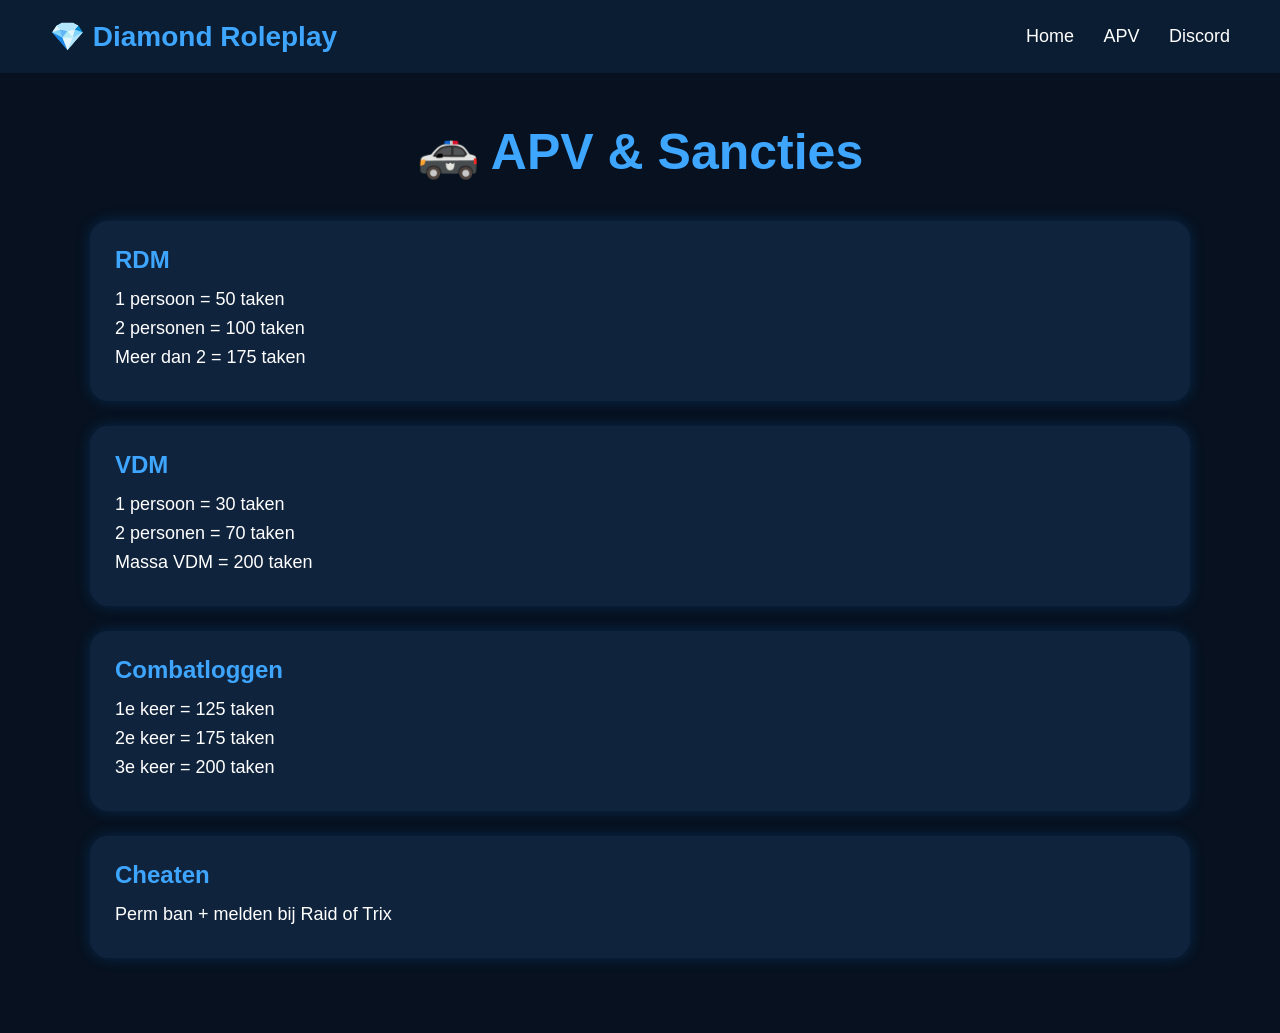
==== apv.html @ f0bfbb8f "Add files via upload" ====
<!DOCTYPE html>
<html lang="nl">
<head>
<meta charset="UTF-8">
<meta name="viewport" content="width=device-width, initial-scale=1.0">
<title>Diamond Roleplay - APV</title>
<link rel="stylesheet" href="style.css">
</head>
<body>

<nav>
<div class="logo">💎 Diamond Roleplay</div>
<div class="links">
<a href="index.html">Home</a>
<a href="apv.html">APV</a>
<a href="discord.html">Discord</a>
</div>
</nav>

<div class="container">
<h1 class="title">🚓 APV & Sancties</h1>

<div class="rule-card">
<h2>RDM</h2>
<p>1 persoon = 50 taken</p>
<p>2 personen = 100 taken</p>
<p>Meer dan 2 = 175 taken</p>
</div>

<div class="rule-card">
<h2>VDM</h2>
<p>1 persoon = 30 taken</p>
<p>2 personen = 70 taken</p>
<p>Massa VDM = 200 taken</p>
</div>

<div class="rule-card">
<h2>Combatloggen</h2>
<p>1e keer = 125 taken</p>
<p>2e keer = 175 taken</p>
<p>3e keer = 200 taken</p>
</div>

<div class="rule-card">
<h2>Cheaten</h2>
<p>Perm ban + melden bij Raid of Trix</p>
</div>

</div>

<script src="script.js"></script>
</body>
</html>
---- style.css ----
*{
margin:0;
padding:0;
box-sizing:border-box;
font-family:Arial,sans-serif;
}

body{
background:#07111f;
color:white;
}

nav{
display:flex;
justify-content:space-between;
align-items:center;
padding:20px 50px;
background:#0b1d33;
position:sticky;
top:0;
}

.logo{
font-size:28px;
font-weight:bold;
color:#3ea6ff;
}

.links a{
color:white;
text-decoration:none;
margin-left:25px;
font-size:18px;
transition:0.2s;
}

.links a:hover{
color:#3ea6ff;
}

.hero{
height:85vh;
display:flex;
flex-direction:column;
justify-content:center;
align-items:center;
text-align:center;
background:linear-gradient(135deg,#008cff,#001d4d);
}

.hero h1{
font-size:70px;
margin-bottom:20px;
}

.hero p{
font-size:24px;
margin-bottom:30px;
}

.btn{
background:#3ea6ff;
padding:15px 35px;
border-radius:12px;
text-decoration:none;
color:white;
font-size:20px;
}

.cards{
display:grid;
grid-template-columns:repeat(auto-fit,minmax(250px,1fr));
gap:25px;
padding:60px;
}

.card,.rule-card{
background:#10233d;
padding:25px;
border-radius:18px;
box-shadow:0 0 15px rgba(0,140,255,0.2);
transition:0.2s;
}

.card:hover,.rule-card:hover{
transform:translateY(-5px);
}

.container{
padding:50px;
max-width:1200px;
margin:auto;
}

.title{
font-size:50px;
margin-bottom:40px;
text-align:center;
color:#3ea6ff;
}

.rule-card{
margin-bottom:25px;
}

.rule-card h2{
margin-bottom:15px;
color:#3ea6ff;
}

.rule-card p{
margin-bottom:8px;
font-size:18px;
}
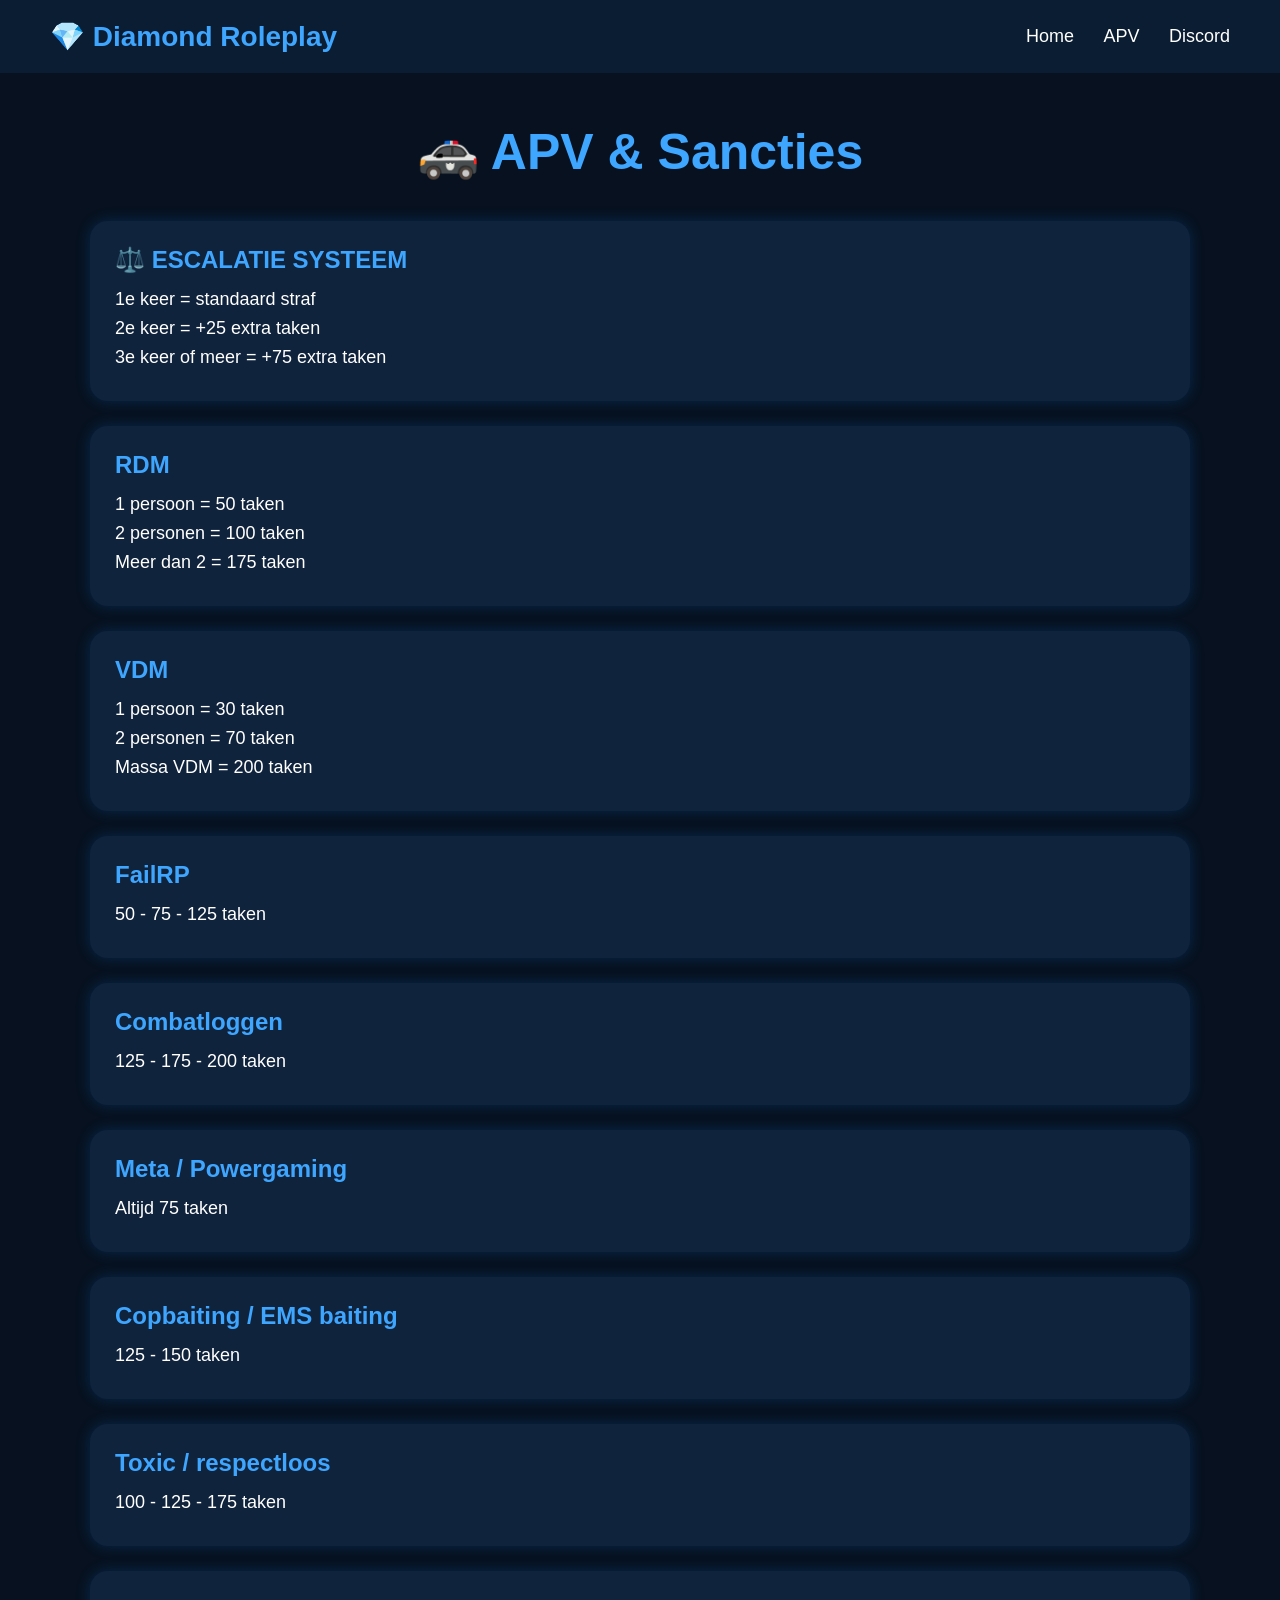
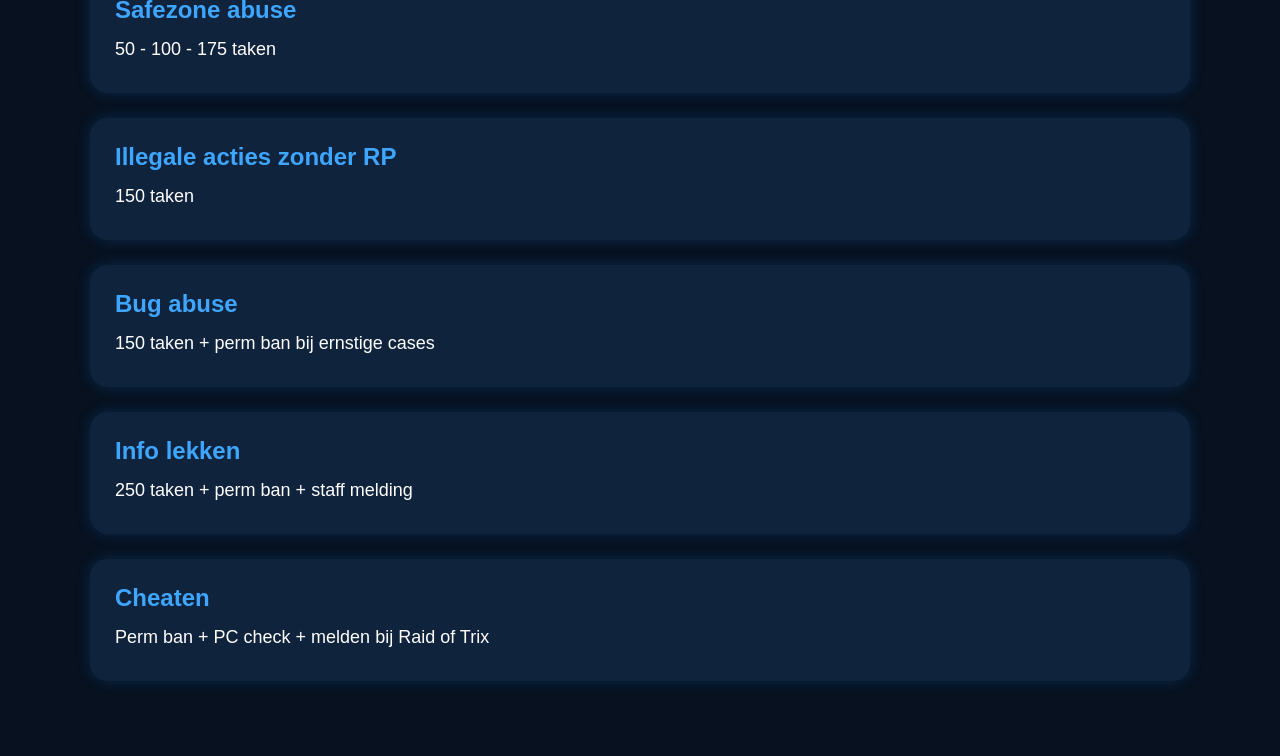
==== commit 454019f2: "Add escalation system and various rule cards" ====
--- a/apv.html
+++ b/apv.html
@@ -21,6 +21,13 @@
 <h1 class="title">🚓 APV & Sancties</h1>
 
 <div class="rule-card">
+<h2>⚖️ ESCALATIE SYSTEEM</h2>
+<p>1e keer = standaard straf</p>
+<p>2e keer = +25 extra taken</p>
+<p>3e keer of meer = +75 extra taken</p>
+</div>
+
+<div class="rule-card">
 <h2>RDM</h2>
 <p>1 persoon = 50 taken</p>
 <p>2 personen = 100 taken</p>
@@ -35,19 +42,56 @@
 </div>
 
 <div class="rule-card">
+<h2>FailRP</h2>
+<p>50 - 75 - 125 taken</p>
+</div>
+
+<div class="rule-card">
 <h2>Combatloggen</h2>
-<p>1e keer = 125 taken</p>
-<p>2e keer = 175 taken</p>
-<p>3e keer = 200 taken</p>
+<p>125 - 175 - 200 taken</p>
+</div>
+
+<div class="rule-card">
+<h2>Meta / Powergaming</h2>
+<p>Altijd 75 taken</p>
+</div>
+
+<div class="rule-card">
+<h2>Copbaiting / EMS baiting</h2>
+<p>125 - 150 taken</p>
+</div>
+
+<div class="rule-card">
+<h2>Toxic / respectloos</h2>
+<p>100 - 125 - 175 taken</p>
+</div>
+
+<div class="rule-card">
+<h2>Safezone abuse</h2>
+<p>50 - 100 - 175 taken</p>
+</div>
+
+<div class="rule-card">
+<h2>Illegale acties zonder RP</h2>
+<p>150 taken</p>
+</div>
+
+<div class="rule-card">
+<h2>Bug abuse</h2>
+<p>150 taken + perm ban bij ernstige cases</p>
+</div>
+
+<div class="rule-card">
+<h2>Info lekken</h2>
+<p>250 taken + perm ban + staff melding</p>
 </div>
 
 <div class="rule-card">
 <h2>Cheaten</h2>
-<p>Perm ban + melden bij Raid of Trix</p>
+<p>Perm ban + PC check + melden bij Raid of Trix</p>
 </div>
 
 </div>
 
-<script src="script.js"></script>
 </body>
 </html>
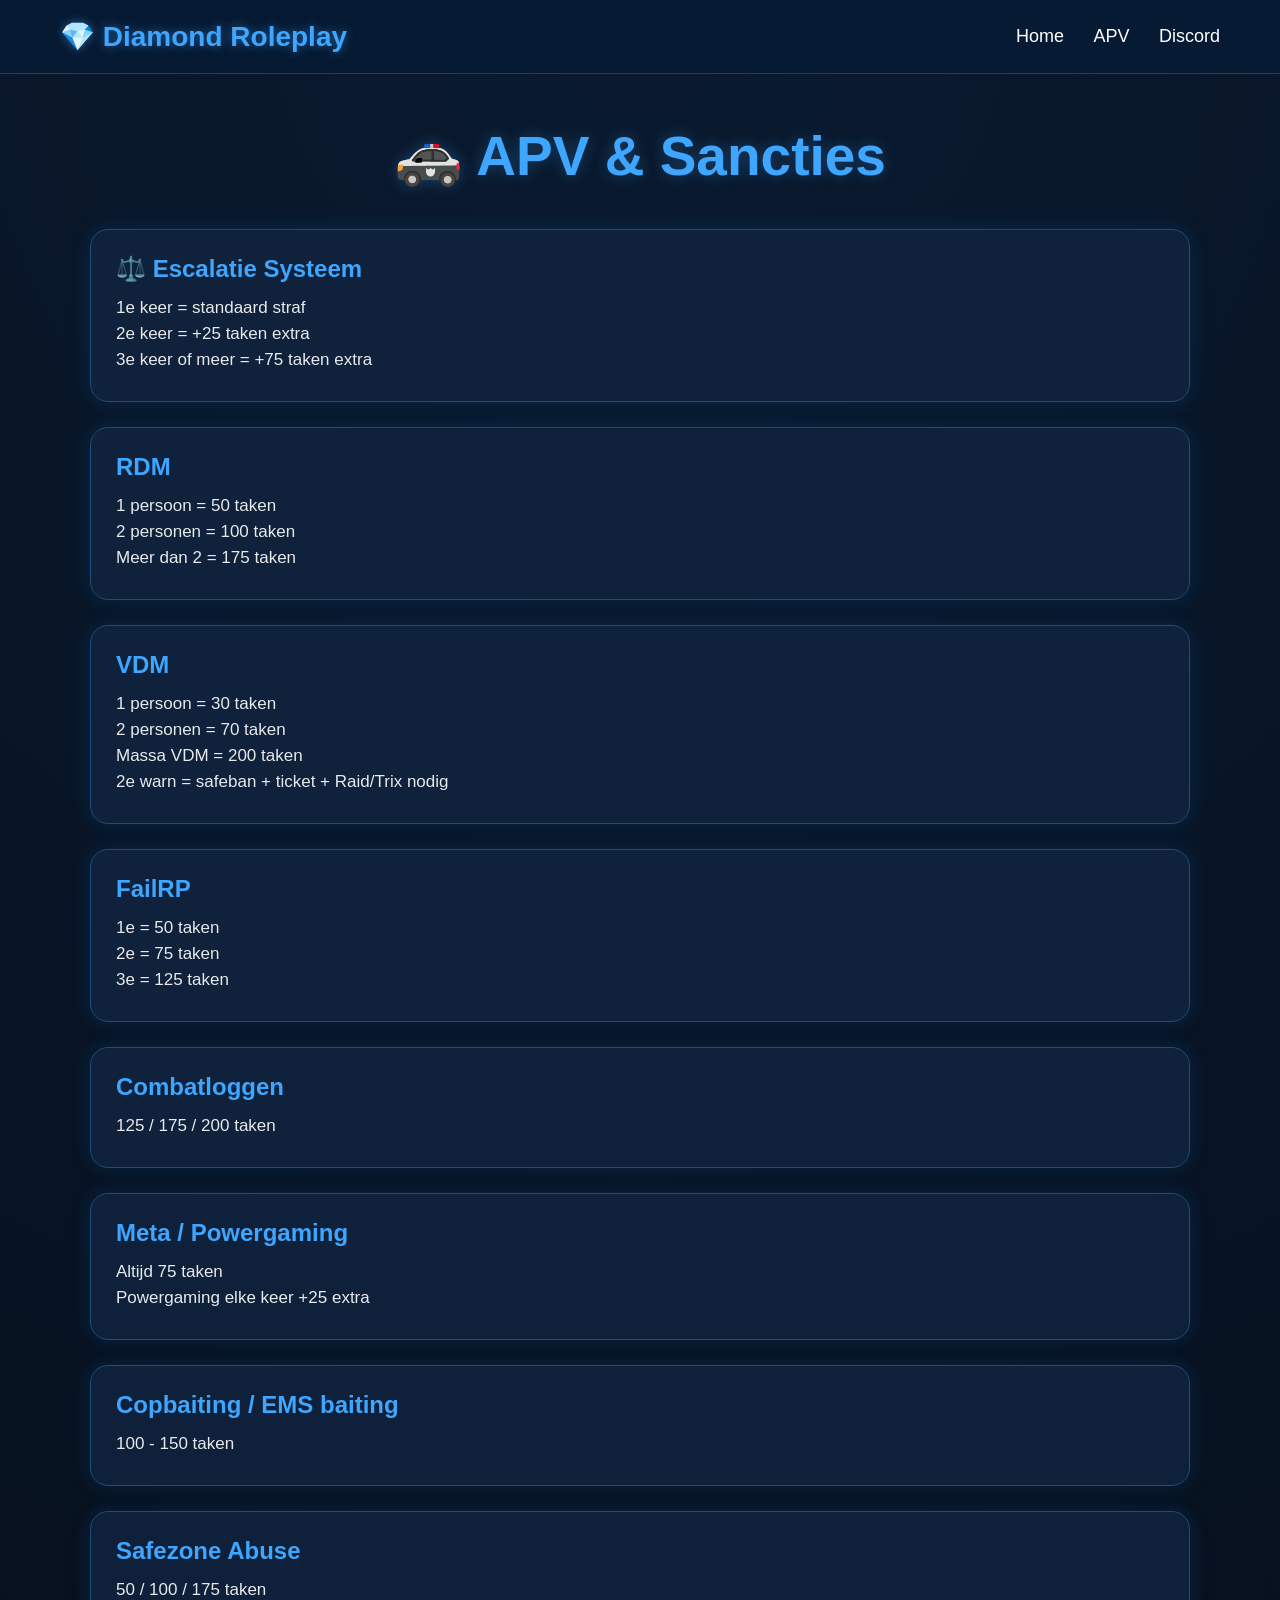
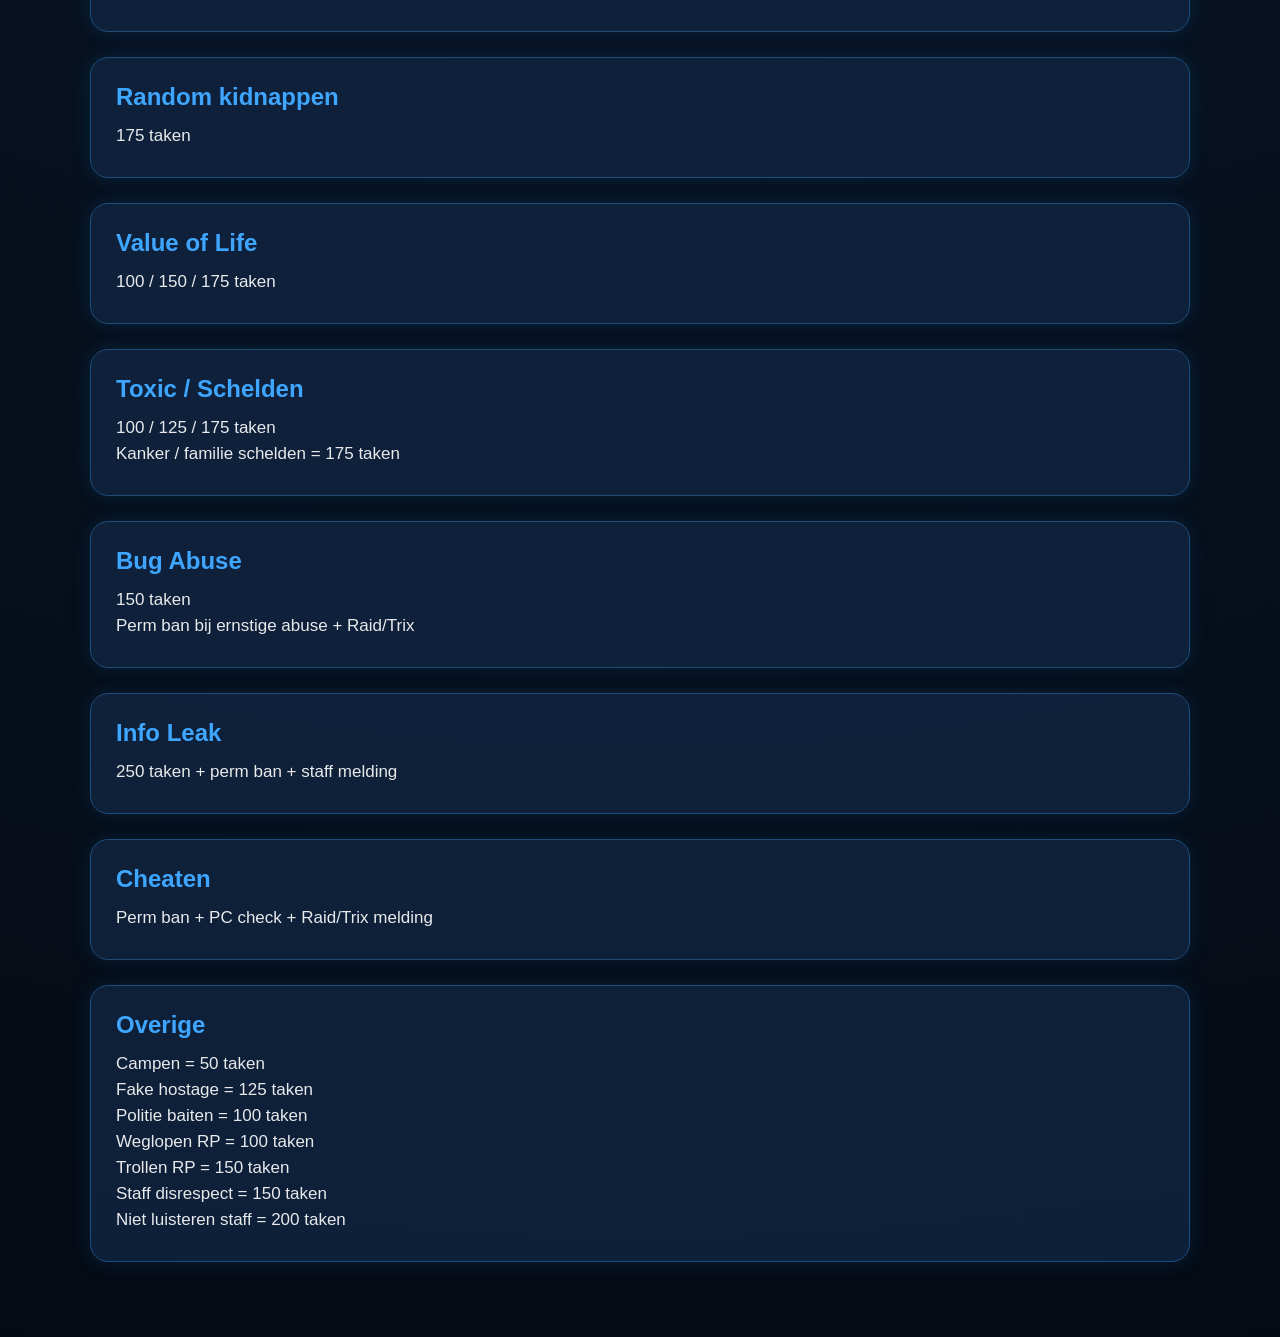
==== commit 0c0a7a78: "Update apv.html" ====
--- a/apv.html
+++ b/apv.html
@@ -18,13 +18,14 @@
 </nav>
 
 <div class="container">
+
 <h1 class="title">🚓 APV & Sancties</h1>
 
 <div class="rule-card">
-<h2>⚖️ ESCALATIE SYSTEEM</h2>
+<h2>⚖️ Escalatie Systeem</h2>
 <p>1e keer = standaard straf</p>
-<p>2e keer = +25 extra taken</p>
-<p>3e keer of meer = +75 extra taken</p>
+<p>2e keer = +25 taken extra</p>
+<p>3e keer of meer = +75 taken extra</p>
 </div>
 
 <div class="rule-card">
@@ -39,56 +40,78 @@
 <p>1 persoon = 30 taken</p>
 <p>2 personen = 70 taken</p>
 <p>Massa VDM = 200 taken</p>
+<p>2e warn = safeban + ticket + Raid/Trix nodig</p>
 </div>
 
 <div class="rule-card">
 <h2>FailRP</h2>
-<p>50 - 75 - 125 taken</p>
+<p>1e = 50 taken</p>
+<p>2e = 75 taken</p>
+<p>3e = 125 taken</p>
 </div>
 
 <div class="rule-card">
 <h2>Combatloggen</h2>
-<p>125 - 175 - 200 taken</p>
+<p>125 / 175 / 200 taken</p>
 </div>
 
 <div class="rule-card">
 <h2>Meta / Powergaming</h2>
 <p>Altijd 75 taken</p>
+<p>Powergaming elke keer +25 extra</p>
 </div>
 
 <div class="rule-card">
 <h2>Copbaiting / EMS baiting</h2>
-<p>125 - 150 taken</p>
+<p>100 - 150 taken</p>
 </div>
 
 <div class="rule-card">
-<h2>Toxic / respectloos</h2>
-<p>100 - 125 - 175 taken</p>
+<h2>Safezone Abuse</h2>
+<p>50 / 100 / 175 taken</p>
 </div>
 
 <div class="rule-card">
-<h2>Safezone abuse</h2>
-<p>50 - 100 - 175 taken</p>
+<h2>Random kidnappen</h2>
+<p>175 taken</p>
 </div>
 
 <div class="rule-card">
-<h2>Illegale acties zonder RP</h2>
-<p>150 taken</p>
+<h2>Value of Life</h2>
+<p>100 / 150 / 175 taken</p>
 </div>
 
 <div class="rule-card">
-<h2>Bug abuse</h2>
-<p>150 taken + perm ban bij ernstige cases</p>
+<h2>Toxic / Schelden</h2>
+<p>100 / 125 / 175 taken</p>
+<p>Kanker / familie schelden = 175 taken</p>
 </div>
 
 <div class="rule-card">
-<h2>Info lekken</h2>
+<h2>Bug Abuse</h2>
+<p>150 taken</p>
+<p>Perm ban bij ernstige abuse + Raid/Trix</p>
+</div>
+
+<div class="rule-card">
+<h2>Info Leak</h2>
 <p>250 taken + perm ban + staff melding</p>
 </div>
 
 <div class="rule-card">
 <h2>Cheaten</h2>
-<p>Perm ban + PC check + melden bij Raid of Trix</p>
+<p>Perm ban + PC check + Raid/Trix melding</p>
+</div>
+
+<div class="rule-card">
+<h2>Overige</h2>
+<p>Campen = 50 taken</p>
+<p>Fake hostage = 125 taken</p>
+<p>Politie baiten = 100 taken</p>
+<p>Weglopen RP = 100 taken</p>
+<p>Trollen RP = 150 taken</p>
+<p>Staff disrespect = 150 taken</p>
+<p>Niet luisteren staff = 200 taken</p>
 </div>
 
 </div>
--- a/style.css
+++ b/style.css
@@ -1,30 +1,33 @@
-
 *{
 margin:0;
 padding:0;
 box-sizing:border-box;
-font-family:Arial,sans-serif;
+font-family:Arial, sans-serif;
 }
 
 body{
-background:#07111f;
+background: radial-gradient(circle at top, #0a1a2f, #050b14);
 color:white;
 }
 
+/* NAV */
 nav{
 display:flex;
 justify-content:space-between;
 align-items:center;
-padding:20px 50px;
-background:#0b1d33;
+padding:20px 60px;
+background:#071a33;
+border-bottom:1px solid #1b3d66;
 position:sticky;
 top:0;
+z-index:10;
 }
 
 .logo{
 font-size:28px;
 font-weight:bold;
 color:#3ea6ff;
+text-shadow:0 0 10px rgba(62,166,255,0.5);
 }
 
 .links a{
@@ -39,6 +42,7 @@
 color:#3ea6ff;
 }
 
+/* HERO */
 .hero{
 height:85vh;
 display:flex;
@@ -46,7 +50,7 @@
 justify-content:center;
 align-items:center;
 text-align:center;
-background:linear-gradient(135deg,#008cff,#001d4d);
+background:linear-gradient(135deg,#0077ff,#00162f);
 }
 
 .hero h1{
@@ -55,19 +59,26 @@
 }
 
 .hero p{
-font-size:24px;
+font-size:22px;
+opacity:0.8;
 margin-bottom:30px;
 }
 
 .btn{
 background:#3ea6ff;
-padding:15px 35px;
+padding:15px 40px;
 border-radius:12px;
 text-decoration:none;
 color:white;
 font-size:20px;
+transition:0.2s;
 }
 
+.btn:hover{
+transform:scale(1.05);
+}
+
+/* CARDS */
 .cards{
 display:grid;
 grid-template-columns:repeat(auto-fit,minmax(250px,1fr));
@@ -76,15 +87,17 @@
 }
 
 .card,.rule-card{
-background:#10233d;
+background:rgba(16,35,61,0.9);
 padding:25px;
 border-radius:18px;
-box-shadow:0 0 15px rgba(0,140,255,0.2);
+border:1px solid #1f4d7a;
+box-shadow:0 0 20px rgba(0,140,255,0.15);
 transition:0.2s;
 }
 
 .card:hover,.rule-card:hover{
 transform:translateY(-5px);
+box-shadow:0 0 25px rgba(0,140,255,0.3);
 }
 
 .container{
@@ -94,10 +107,11 @@
 }
 
 .title{
-font-size:50px;
+font-size:55px;
 margin-bottom:40px;
 text-align:center;
 color:#3ea6ff;
+text-shadow:0 0 15px rgba(62,166,255,0.3);
 }
 
 .rule-card{
@@ -107,9 +121,11 @@
 .rule-card h2{
 margin-bottom:15px;
 color:#3ea6ff;
+font-size:24px;
 }
 
 .rule-card p{
-margin-bottom:8px;
-font-size:18px;
+margin-bottom:6px;
+font-size:17px;
+opacity:0.9;
 }
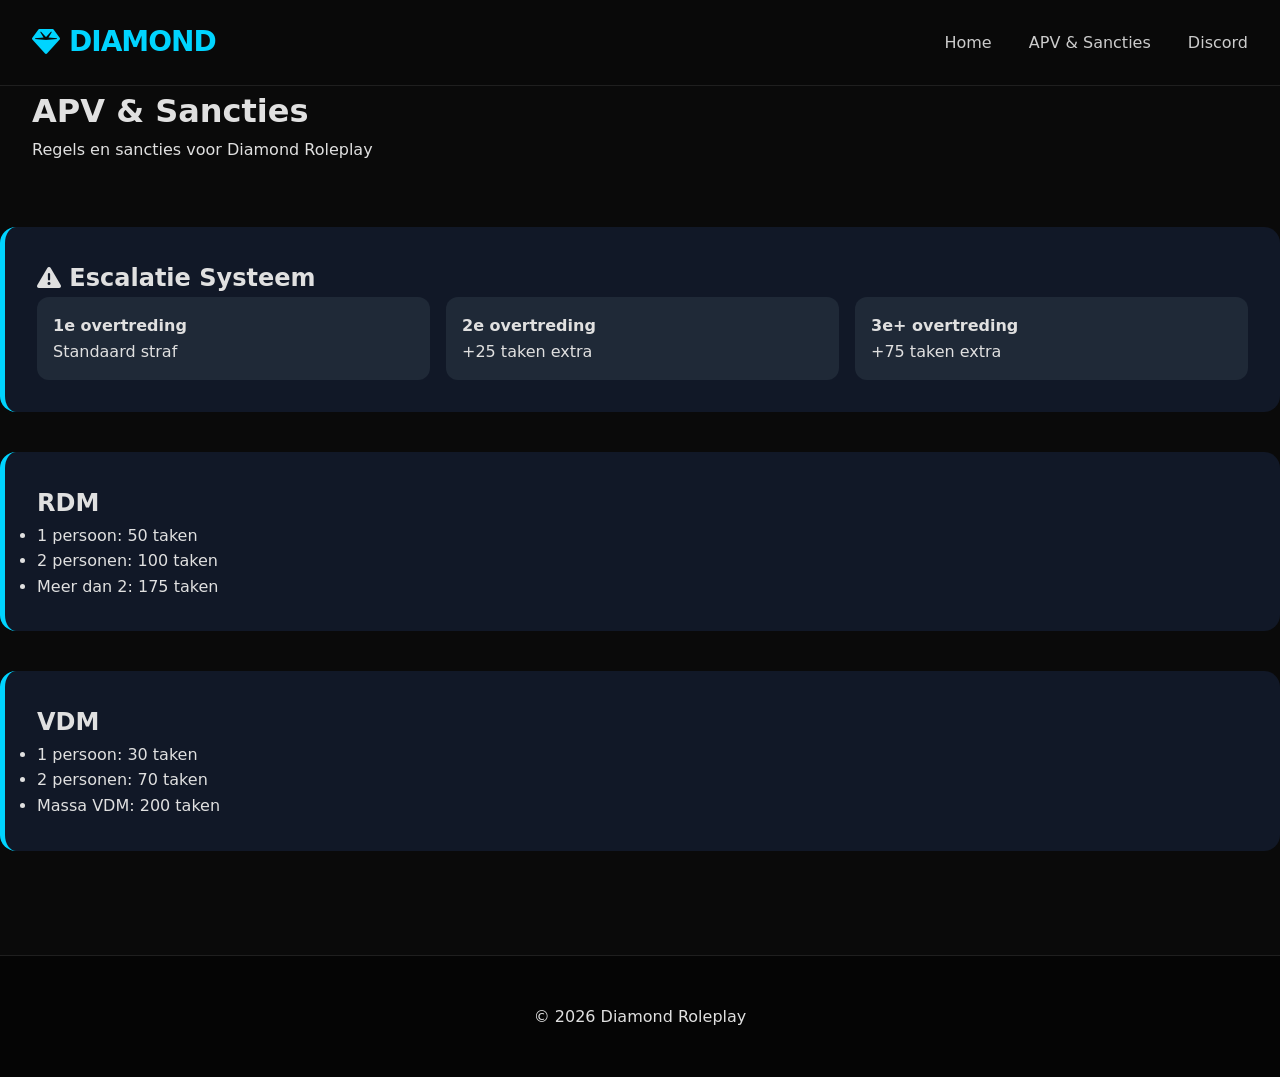
==== commit eb2406b8: "Add files via upload" ====
--- a/apv.html
+++ b/apv.html
@@ -1,120 +1,77 @@
 <!DOCTYPE html>
 <html lang="nl">
 <head>
-<meta charset="UTF-8">
-<meta name="viewport" content="width=device-width, initial-scale=1.0">
-<title>Diamond Roleplay - APV</title>
-<link rel="stylesheet" href="style.css">
+    <meta charset="UTF-8">
+    <meta name="viewport" content="width=device-width, initial-scale=1.0">
+    <title>APV & Sancties - Diamond Roleplay</title>
+    <link rel="stylesheet" href="style.css">
+    <link rel="stylesheet" href="https://cdnjs.cloudflare.com/ajax/libs/font-awesome/6.5.1/css/all.min.css">
 </head>
 <body>
+    <nav>
+        <div class="nav-container">
+            <div class="logo">
+                <i class="fas fa-gem"></i> DIAMOND
+            </div>
+            <div class="links">
+                <a href="index.html">Home</a>
+                <a href="apv.html">APV & Sancties</a>
+                <a href="discord.html">Discord</a>
+            </div>
+        </div>
+    </nav>
 
-<nav>
-<div class="logo">💎 Diamond Roleplay</div>
-<div class="links">
-<a href="index.html">Home</a>
-<a href="apv.html">APV</a>
-<a href="discord.html">Discord</a>
-</div>
-</nav>
+    <div class="page-header">
+        <div class="container">
+            <h1>APV & Sancties</h1>
+            <p>Regels en sancties voor Diamond Roleplay</p>
+        </div>
+    </div>
 
-<div class="container">
+    <div class="container rules-container">
+        <div class="rules-section">
+            <h2><i class="fas fa-exclamation-triangle"></i> Escalatie Systeem</h2>
+            <div class="rule-grid">
+                <div class="rule-item">
+                    <strong>1e overtreding</strong><br>Standaard straf
+                </div>
+                <div class="rule-item">
+                    <strong>2e overtreding</strong><br>+25 taken extra
+                </div>
+                <div class="rule-item">
+                    <strong>3e+ overtreding</strong><br>+75 taken extra
+                </div>
+            </div>
+        </div>
 
-<h1 class="title">🚓 APV & Sancties</h1>
+        <!-- Add more sections similarly from original -->
+        <div class="rules-section">
+            <h2>RDM</h2>
+            <ul>
+                <li>1 persoon: 50 taken</li>
+                <li>2 personen: 100 taken</li>
+                <li>Meer dan 2: 175 taken</li>
+            </ul>
+        </div>
 
-<div class="rule-card">
-<h2>⚖️ Escalatie Systeem</h2>
-<p>1e keer = standaard straf</p>
-<p>2e keer = +25 taken extra</p>
-<p>3e keer of meer = +75 taken extra</p>
-</div>
+        <div class="rules-section">
+            <h2>VDM</h2>
+            <ul>
+                <li>1 persoon: 30 taken</li>
+                <li>2 personen: 70 taken</li>
+                <li>Massa VDM: 200 taken</li>
+            </ul>
+        </div>
 
-<div class="rule-card">
-<h2>RDM</h2>
-<p>1 persoon = 50 taken</p>
-<p>2 personen = 100 taken</p>
-<p>Meer dan 2 = 175 taken</p>
-</div>
+        <!-- More rules can be added similarly -->
+    </div>
 
-<div class="rule-card">
-<h2>VDM</h2>
-<p>1 persoon = 30 taken</p>
-<p>2 personen = 70 taken</p>
-<p>Massa VDM = 200 taken</p>
-<p>2e warn = safeban + ticket + Raid/Trix nodig</p>
-</div>
+    <footer>
+        <div class="container">
+            <p>&copy; 2026 Diamond Roleplay</p>
+        </div>
+    </footer>
 
-<div class="rule-card">
-<h2>FailRP</h2>
-<p>1e = 50 taken</p>
-<p>2e = 75 taken</p>
-<p>3e = 125 taken</p>
-</div>
-
-<div class="rule-card">
-<h2>Combatloggen</h2>
-<p>125 / 175 / 200 taken</p>
-</div>
-
-<div class="rule-card">
-<h2>Meta / Powergaming</h2>
-<p>Altijd 75 taken</p>
-<p>Powergaming elke keer +25 extra</p>
-</div>
-
-<div class="rule-card">
-<h2>Copbaiting / EMS baiting</h2>
-<p>100 - 150 taken</p>
-</div>
-
-<div class="rule-card">
-<h2>Safezone Abuse</h2>
-<p>50 / 100 / 175 taken</p>
-</div>
-
-<div class="rule-card">
-<h2>Random kidnappen</h2>
-<p>175 taken</p>
-</div>
-
-<div class="rule-card">
-<h2>Value of Life</h2>
-<p>100 / 150 / 175 taken</p>
-</div>
-
-<div class="rule-card">
-<h2>Toxic / Schelden</h2>
-<p>100 / 125 / 175 taken</p>
-<p>Kanker / familie schelden = 175 taken</p>
-</div>
-
-<div class="rule-card">
-<h2>Bug Abuse</h2>
-<p>150 taken</p>
-<p>Perm ban bij ernstige abuse + Raid/Trix</p>
-</div>
-
-<div class="rule-card">
-<h2>Info Leak</h2>
-<p>250 taken + perm ban + staff melding</p>
-</div>
-
-<div class="rule-card">
-<h2>Cheaten</h2>
-<p>Perm ban + PC check + Raid/Trix melding</p>
-</div>
-
-<div class="rule-card">
-<h2>Overige</h2>
-<p>Campen = 50 taken</p>
-<p>Fake hostage = 125 taken</p>
-<p>Politie baiten = 100 taken</p>
-<p>Weglopen RP = 100 taken</p>
-<p>Trollen RP = 150 taken</p>
-<p>Staff disrespect = 150 taken</p>
-<p>Niet luisteren staff = 200 taken</p>
-</div>
-
-</div>
-
+    <script src="script.js"></script>
 </body>
-</html>
+</html>
--- a/style.css
+++ b/style.css
@@ -1,131 +1,222 @@
-*{
-margin:0;
-padding:0;
-box-sizing:border-box;
-font-family:Arial, sans-serif;
-}
-
-body{
-background: radial-gradient(circle at top, #0a1a2f, #050b14);
-color:white;
-}
-
-/* NAV */
-nav{
-display:flex;
-justify-content:space-between;
-align-items:center;
-padding:20px 60px;
-background:#071a33;
-border-bottom:1px solid #1b3d66;
-position:sticky;
-top:0;
-z-index:10;
-}
-
-.logo{
-font-size:28px;
-font-weight:bold;
-color:#3ea6ff;
-text-shadow:0 0 10px rgba(62,166,255,0.5);
-}
-
-.links a{
-color:white;
-text-decoration:none;
-margin-left:25px;
-font-size:18px;
-transition:0.2s;
-}
-
-.links a:hover{
-color:#3ea6ff;
-}
-
-/* HERO */
-.hero{
-height:85vh;
-display:flex;
-flex-direction:column;
-justify-content:center;
-align-items:center;
-text-align:center;
-background:linear-gradient(135deg,#0077ff,#00162f);
-}
-
-.hero h1{
-font-size:70px;
-margin-bottom:20px;
-}
-
-.hero p{
-font-size:22px;
-opacity:0.8;
-margin-bottom:30px;
-}
-
-.btn{
-background:#3ea6ff;
-padding:15px 40px;
-border-radius:12px;
-text-decoration:none;
-color:white;
-font-size:20px;
-transition:0.2s;
-}
-
-.btn:hover{
-transform:scale(1.05);
-}
-
-/* CARDS */
-.cards{
-display:grid;
-grid-template-columns:repeat(auto-fit,minmax(250px,1fr));
-gap:25px;
-padding:60px;
-}
-
-.card,.rule-card{
-background:rgba(16,35,61,0.9);
-padding:25px;
-border-radius:18px;
-border:1px solid #1f4d7a;
-box-shadow:0 0 20px rgba(0,140,255,0.15);
-transition:0.2s;
-}
-
-.card:hover,.rule-card:hover{
-transform:translateY(-5px);
-box-shadow:0 0 25px rgba(0,140,255,0.3);
-}
-
-.container{
-padding:50px;
-max-width:1200px;
-margin:auto;
-}
-
-.title{
-font-size:55px;
-margin-bottom:40px;
-text-align:center;
-color:#3ea6ff;
-text-shadow:0 0 15px rgba(62,166,255,0.3);
-}
-
-.rule-card{
-margin-bottom:25px;
-}
-
-.rule-card h2{
-margin-bottom:15px;
-color:#3ea6ff;
-font-size:24px;
-}
-
-.rule-card p{
-margin-bottom:6px;
-font-size:17px;
-opacity:0.9;
-}
+* {
+    margin: 0;
+    padding: 0;
+    box-sizing: border-box;
+}
+
+body {
+    background: #0a0a0a;
+    color: #e0e0e0;
+    font-family: 'Inter', system-ui, sans-serif;
+    line-height: 1.6;
+    overflow-x: hidden;
+}
+
+nav {
+    background: rgba(10, 10, 10, 0.95);
+    backdrop-filter: blur(12px);
+    position: sticky;
+    top: 0;
+    z-index: 100;
+    border-bottom: 1px solid #1f1f1f;
+}
+
+.nav-container {
+    max-width: 1400px;
+    margin: 0 auto;
+    padding: 1.25rem 2rem;
+    display: flex;
+    justify-content: space-between;
+    align-items: center;
+}
+
+.logo {
+    font-size: 1.75rem;
+    font-weight: 700;
+    color: #00d4ff;
+    display: flex;
+    align-items: center;
+    gap: 10px;
+    letter-spacing: -1px;
+}
+
+.links a {
+    color: #ccc;
+    text-decoration: none;
+    margin-left: 2rem;
+    font-weight: 500;
+    transition: color 0.3s ease;
+}
+
+.links a:hover {
+    color: #00d4ff;
+}
+
+/* Hero */
+.hero {
+    height: 100vh;
+    background: linear-gradient(135deg, #0f172a 0%, #1e2937 100%);
+    position: relative;
+    display: flex;
+    align-items: center;
+    justify-content: center;
+    text-align: center;
+    overflow: hidden;
+}
+
+.hero::before {
+    content: '';
+    position: absolute;
+    top: 0;
+    left: 0;
+    right: 0;
+    bottom: 0;
+    background: url('https://picsum.photos/id/1015/1920/1080') center/cover;
+    opacity: 0.15;
+}
+
+.hero-content {
+    position: relative;
+    z-index: 2;
+    max-width: 900px;
+}
+
+.badge {
+    display: inline-block;
+    background: rgba(0, 212, 255, 0.1);
+    color: #00d4ff;
+    padding: 6px 18px;
+    border-radius: 9999px;
+    font-size: 0.9rem;
+    margin-bottom: 1rem;
+    border: 1px solid rgba(0, 212, 255, 0.3);
+}
+
+.hero h1 {
+    font-size: 4.5rem;
+    font-family: 'Playfair Display', serif;
+    margin-bottom: 1rem;
+    background: linear-gradient(90deg, #fff, #00d4ff);
+    -webkit-background-clip: text;
+    -webkit-text-fill-color: transparent;
+}
+
+.subtitle {
+    font-size: 1.4rem;
+    opacity: 0.9;
+    margin-bottom: 2.5rem;
+}
+
+.btn {
+    display: inline-block;
+    padding: 14px 36px;
+    border-radius: 9999px;
+    font-weight: 600;
+    text-decoration: none;
+    transition: all 0.3s ease;
+    margin: 0 8px;
+}
+
+.primary {
+    background: #00d4ff;
+    color: #000;
+}
+
+.primary:hover {
+    transform: translateY(-3px);
+    box-shadow: 0 20px 25px -5px rgb(0 212 255 / 0.3);
+}
+
+.secondary {
+    background: transparent;
+    color: white;
+    border: 2px solid #00d4ff;
+}
+
+.secondary:hover {
+    background: #00d4ff;
+    color: black;
+}
+
+/* Sections */
+.container {
+    max-width: 1280px;
+    margin: 0 auto;
+    padding: 0 2rem;
+}
+
+.section-title {
+    text-align: center;
+    font-size: 2.8rem;
+    margin-bottom: 3rem;
+    color: #fff;
+}
+
+.features-grid {
+    display: grid;
+    grid-template-columns: repeat(auto-fit, minmax(320px, 1fr));
+    gap: 2rem;
+}
+
+.feature-card {
+    background: #111;
+    border: 1px solid #222;
+    padding: 2.5rem 2rem;
+    border-radius: 16px;
+    transition: all 0.4s ease;
+}
+
+.feature-card:hover {
+    transform: translateY(-10px);
+    border-color: #00d4ff;
+    box-shadow: 0 25px 50px -12px rgb(0 0 0 / 0.4);
+}
+
+.icon {
+    font-size: 2.8rem;
+    color: #00d4ff;
+    margin-bottom: 1.5rem;
+}
+
+/* Rules */
+.rules-container {
+    padding: 4rem 0;
+}
+
+.rules-section {
+    background: #111827;
+    margin-bottom: 2.5rem;
+    padding: 2rem;
+    border-radius: 16px;
+    border-left: 5px solid #00d4ff;
+}
+
+.rule-grid {
+    display: grid;
+    grid-template-columns: repeat(auto-fit, minmax(200px, 1fr));
+    gap: 1rem;
+}
+
+.rule-item {
+    background: #1f2937;
+    padding: 1rem;
+    border-radius: 12px;
+}
+
+/* Footer */
+footer {
+    background: #050505;
+    padding: 3rem 0;
+    text-align: center;
+    border-top: 1px solid #1f1f1f;
+}
+
+/* Responsive */
+@media (max-width: 768px) {
+    .hero h1 {
+        font-size: 3rem;
+    }
+    .nav-container {
+        padding: 1rem;
+    }
+}
